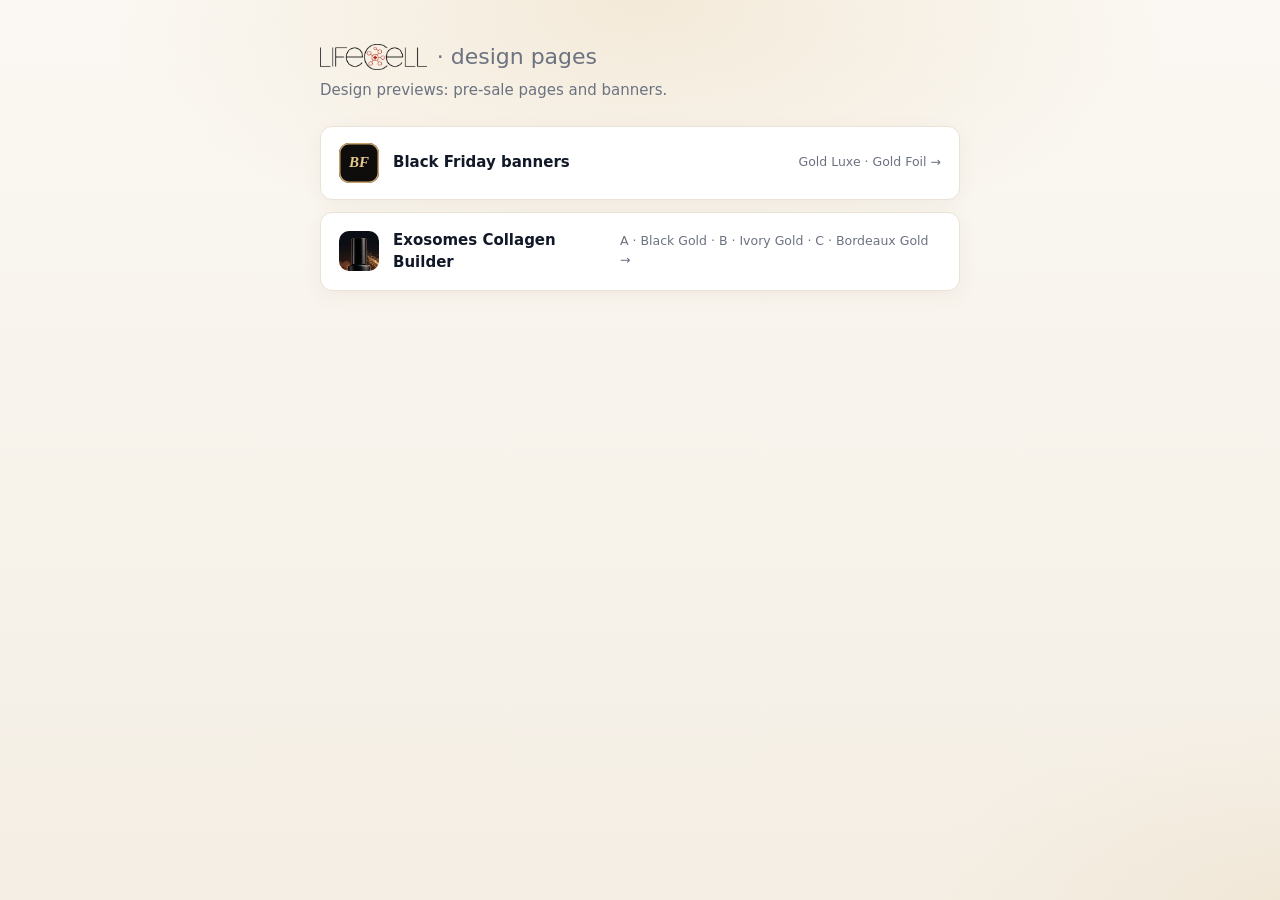
==== index.html @ ed935644 "Start page: soft warm cream background Co-Authored-By: Claude Opus 5.5 <noreply@anthropic.com>" ====
<!DOCTYPE html>
<html lang="en">
<head>
<meta charset="utf-8">
<meta name="viewport" content="width=device-width, initial-scale=1">
<meta name="robots" content="noindex, nofollow">
<title>LifeCell · Design pages</title>
<style>
  :root { --bg:#F7F3EC; --card:#fff; --ink:#111827; --muted:#6B7280; --line:#EAE2D4; --acc:#C99F60; }
  * { box-sizing:border-box; margin:0; padding:0; }
  html { background:var(--bg); }
  body { min-height:100vh; color:var(--ink); font:15px/1.5 system-ui, -apple-system, 'Segoe UI', sans-serif; padding:40px 16px;
    background:
      radial-gradient(60% 40% at 50% 0, rgba(217,183,124,.22) 0, rgba(217,183,124,0) 70%),
      radial-gradient(40% 30% at 100% 100%, rgba(217,183,124,.12) 0, rgba(217,183,124,0) 70%),
      linear-gradient(180deg, #FBF8F3 0%, #F4EEE4 100%); }
  a { box-shadow: 0 6px 20px rgba(120,90,40,.06); }
  main { max-width:640px; margin:0 auto; }
  h1 { font-size:22px; display:flex; align-items:center; gap:10px; }
  h1 img { height:26px; width:auto; display:block; }
  h1 span { color:var(--muted); font-weight:500; }
  p { color:var(--muted); margin-top:6px; }
  ul { list-style:none; margin-top:24px; display:grid; gap:12px; }
  a { display:flex; justify-content:space-between; align-items:center; background:var(--card); border:1px solid var(--line); border-radius:12px; padding:16px 18px; color:inherit; text-decoration:none; font-weight:600; }
  a:hover { border-color:var(--acc); }
  a small { color:var(--muted); font-weight:500; }
  a .name { display:flex; align-items:center; gap:14px; }
  .ico { width:40px; height:40px; border-radius:10px; flex:none; display:grid; place-items:center; overflow:hidden; }
  .ico img { width:100%; height:100%; object-fit:cover; }
  .ico.bf { background:#0E0D0C; box-shadow: inset 0 0 0 1.5px #C9A46A; color:#E6C88F; font:italic 700 15px/1 Georgia, serif; }
</style>
</head>
<body>
<main>
  <h1><img src="exosome/assets/logo-dark.png" alt="LifeCell" width="1227" height="299"><span>· design pages</span></h1>
  <p>Design previews: pre-sale pages and banners.</p>
  <ul>
    <li><a href="bf-banner/"><span class="name"><span class="ico bf">BF</span>Black Friday banners</span> <small>Gold Luxe · Gold Foil →</small></a></li>
    <li><a href="exosome/"><span class="name"><span class="ico"><img src="exosome/assets/bottle-thumb.jpg" alt=""></span>Exosomes Collagen Builder</span> <small>A · Black Gold · B · Ivory Gold · C · Bordeaux Gold →</small></a></li>
  </ul>
</main>
</body>
</html>
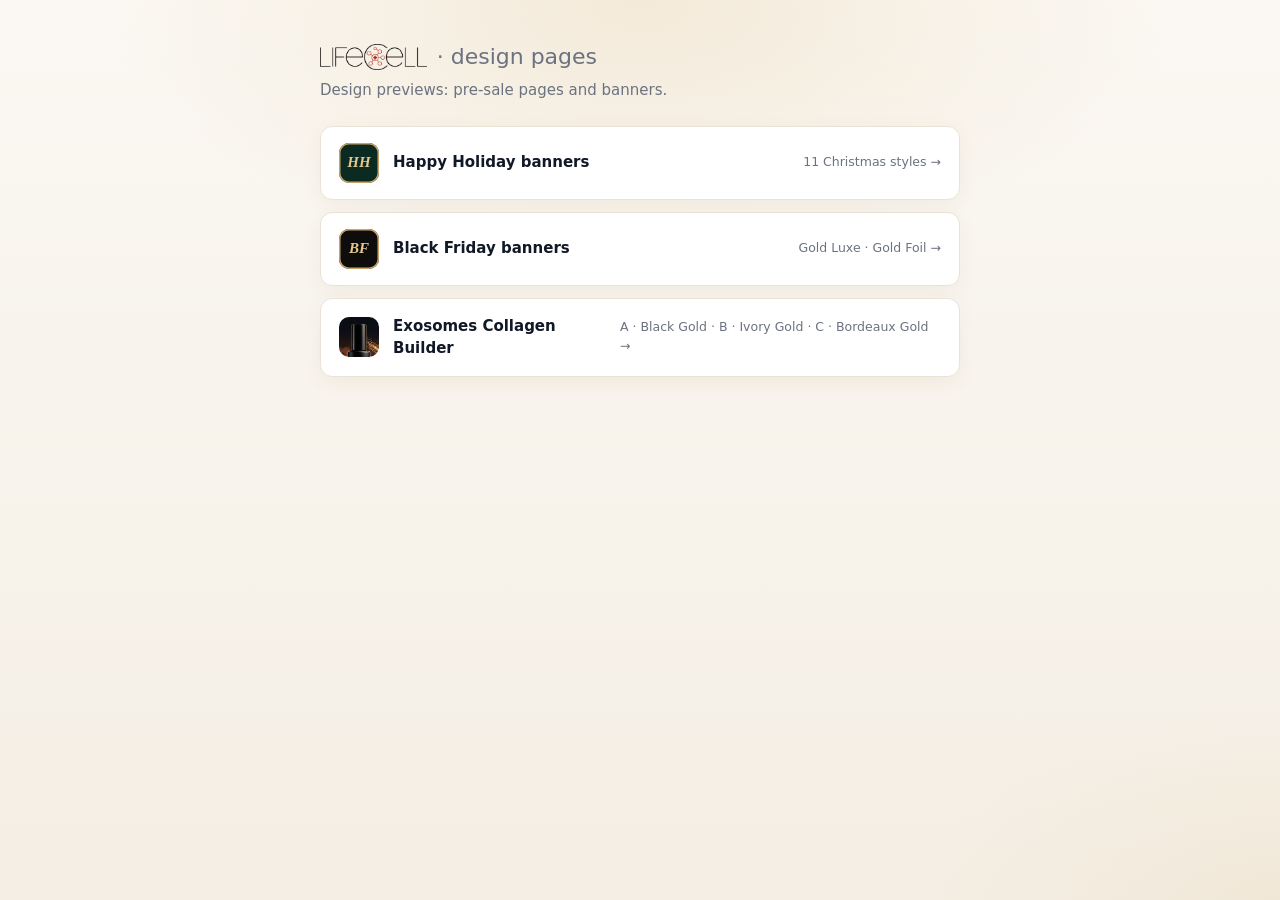
==== commit 0bc3c236: "Add Happy Holiday Christmas banners page Co-Authored-By: Claude Opus 5.5 <noreply@anthropic.com>" ====
--- a/index.html
+++ b/index.html
@@ -27,6 +27,7 @@
   a .name { display:flex; align-items:center; gap:14px; }
   .ico { width:40px; height:40px; border-radius:10px; flex:none; display:grid; place-items:center; overflow:hidden; }
   .ico img { width:100%; height:100%; object-fit:cover; }
+  .ico.hh { background:#0B2A21; box-shadow: inset 0 0 0 1.5px #C9A46A; color:#E6C88F; font:italic 700 15px/1 Georgia, serif; }
   .ico.bf { background:#0E0D0C; box-shadow: inset 0 0 0 1.5px #C9A46A; color:#E6C88F; font:italic 700 15px/1 Georgia, serif; }
 </style>
 </head>
@@ -35,6 +36,7 @@
   <h1><img src="exosome/assets/logo-dark.png" alt="LifeCell" width="1227" height="299"><span>· design pages</span></h1>
   <p>Design previews: pre-sale pages and banners.</p>
   <ul>
+    <li><a href="happy-holiday-banner/"><span class="name"><span class="ico hh">HH</span>Happy Holiday banners</span> <small>11 Christmas styles →</small></a></li>
     <li><a href="bf-banner/"><span class="name"><span class="ico bf">BF</span>Black Friday banners</span> <small>Gold Luxe · Gold Foil →</small></a></li>
     <li><a href="exosome/"><span class="name"><span class="ico"><img src="exosome/assets/bottle-thumb.jpg" alt=""></span>Exosomes Collagen Builder</span> <small>A · Black Gold · B · Ivory Gold · C · Bordeaux Gold →</small></a></li>
   </ul>
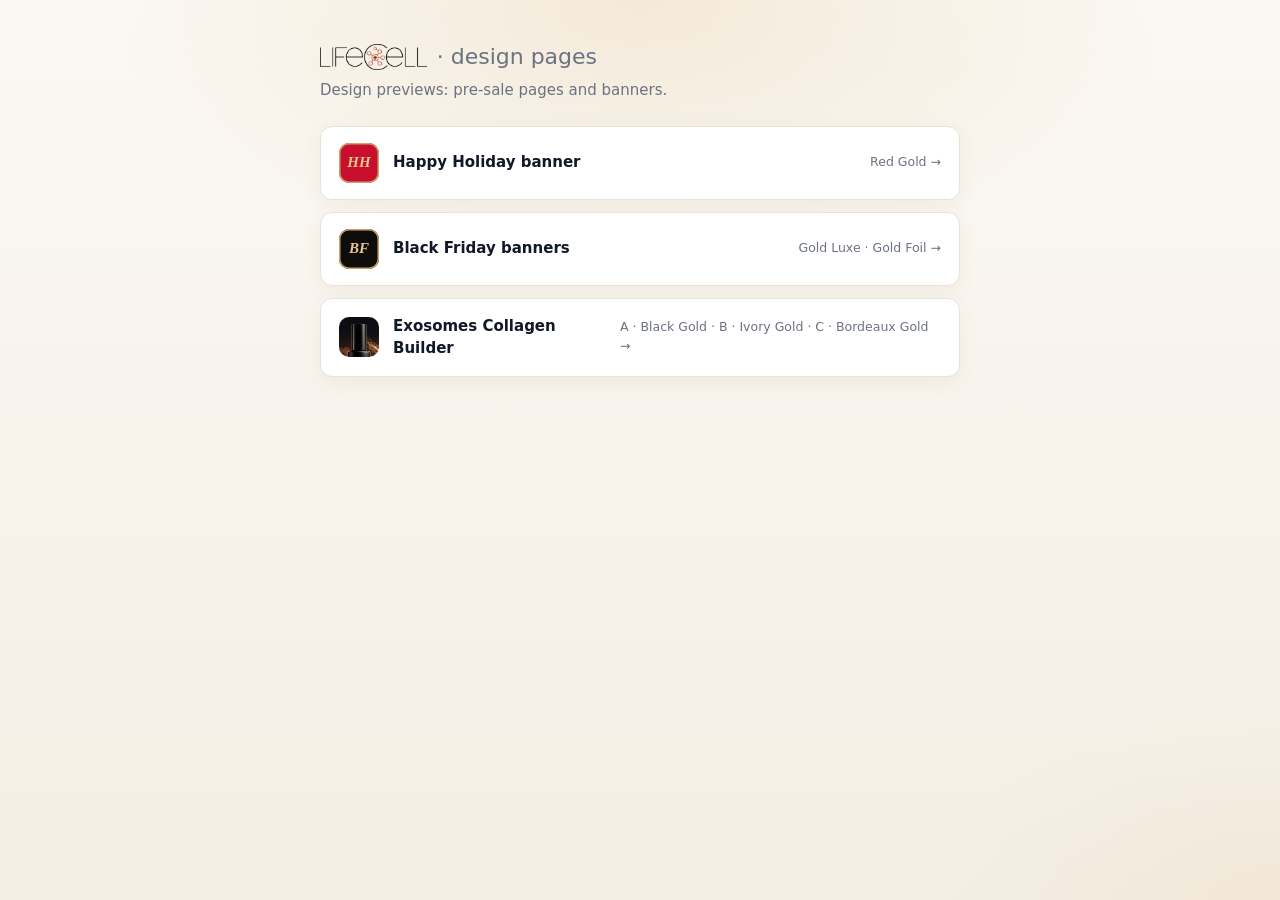
==== commit 6103559e: "Happy Holiday page: only the Red Gold banner Co-Authored-By: Claude Opus 5.5 <noreply@anthropic.com>" ====
--- a/index.html
+++ b/index.html
@@ -27,7 +27,7 @@
   a .name { display:flex; align-items:center; gap:14px; }
   .ico { width:40px; height:40px; border-radius:10px; flex:none; display:grid; place-items:center; overflow:hidden; }
   .ico img { width:100%; height:100%; object-fit:cover; }
-  .ico.hh { background:#0B2A21; box-shadow: inset 0 0 0 1.5px #C9A46A; color:#E6C88F; font:italic 700 15px/1 Georgia, serif; }
+  .ico.hh { background:#C8102E; box-shadow: inset 0 0 0 1.5px #C9A46A; color:#E6C88F; font:italic 700 15px/1 Georgia, serif; }
   .ico.bf { background:#0E0D0C; box-shadow: inset 0 0 0 1.5px #C9A46A; color:#E6C88F; font:italic 700 15px/1 Georgia, serif; }
 </style>
 </head>
@@ -36,7 +36,7 @@
   <h1><img src="exosome/assets/logo-dark.png" alt="LifeCell" width="1227" height="299"><span>· design pages</span></h1>
   <p>Design previews: pre-sale pages and banners.</p>
   <ul>
-    <li><a href="happy-holiday-banner/"><span class="name"><span class="ico hh">HH</span>Happy Holiday banners</span> <small>11 Christmas styles →</small></a></li>
+    <li><a href="happy-holiday-banner/"><span class="name"><span class="ico hh">HH</span>Happy Holiday banner</span> <small>Red Gold →</small></a></li>
     <li><a href="bf-banner/"><span class="name"><span class="ico bf">BF</span>Black Friday banners</span> <small>Gold Luxe · Gold Foil →</small></a></li>
     <li><a href="exosome/"><span class="name"><span class="ico"><img src="exosome/assets/bottle-thumb.jpg" alt=""></span>Exosomes Collagen Builder</span> <small>A · Black Gold · B · Ivory Gold · C · Bordeaux Gold →</small></a></li>
   </ul>
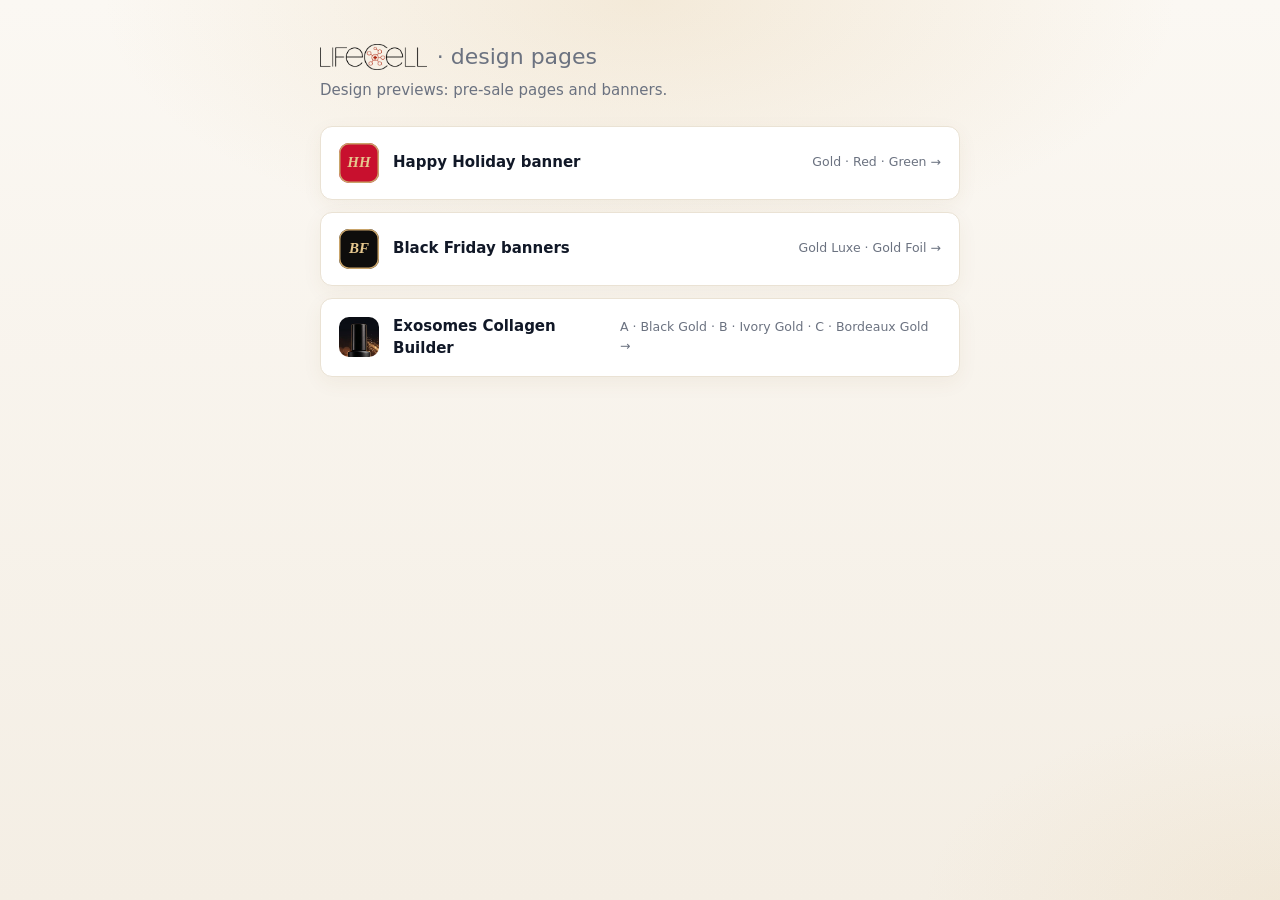
==== commit f8210f19: "Happy Holiday banner: gold, red and green Co-Authored-By: Claude Opus 5.5 <noreply@anthropic.com>" ====
--- a/index.html
+++ b/index.html
@@ -36,7 +36,7 @@
   <h1><img src="exosome/assets/logo-dark.png" alt="LifeCell" width="1227" height="299"><span>· design pages</span></h1>
   <p>Design previews: pre-sale pages and banners.</p>
   <ul>
-    <li><a href="happy-holiday-banner/"><span class="name"><span class="ico hh">HH</span>Happy Holiday banner</span> <small>Red Gold →</small></a></li>
+    <li><a href="happy-holiday-banner/"><span class="name"><span class="ico hh">HH</span>Happy Holiday banner</span> <small>Gold · Red · Green →</small></a></li>
     <li><a href="bf-banner/"><span class="name"><span class="ico bf">BF</span>Black Friday banners</span> <small>Gold Luxe · Gold Foil →</small></a></li>
     <li><a href="exosome/"><span class="name"><span class="ico"><img src="exosome/assets/bottle-thumb.jpg" alt=""></span>Exosomes Collagen Builder</span> <small>A · Black Gold · B · Ivory Gold · C · Bordeaux Gold →</small></a></li>
   </ul>
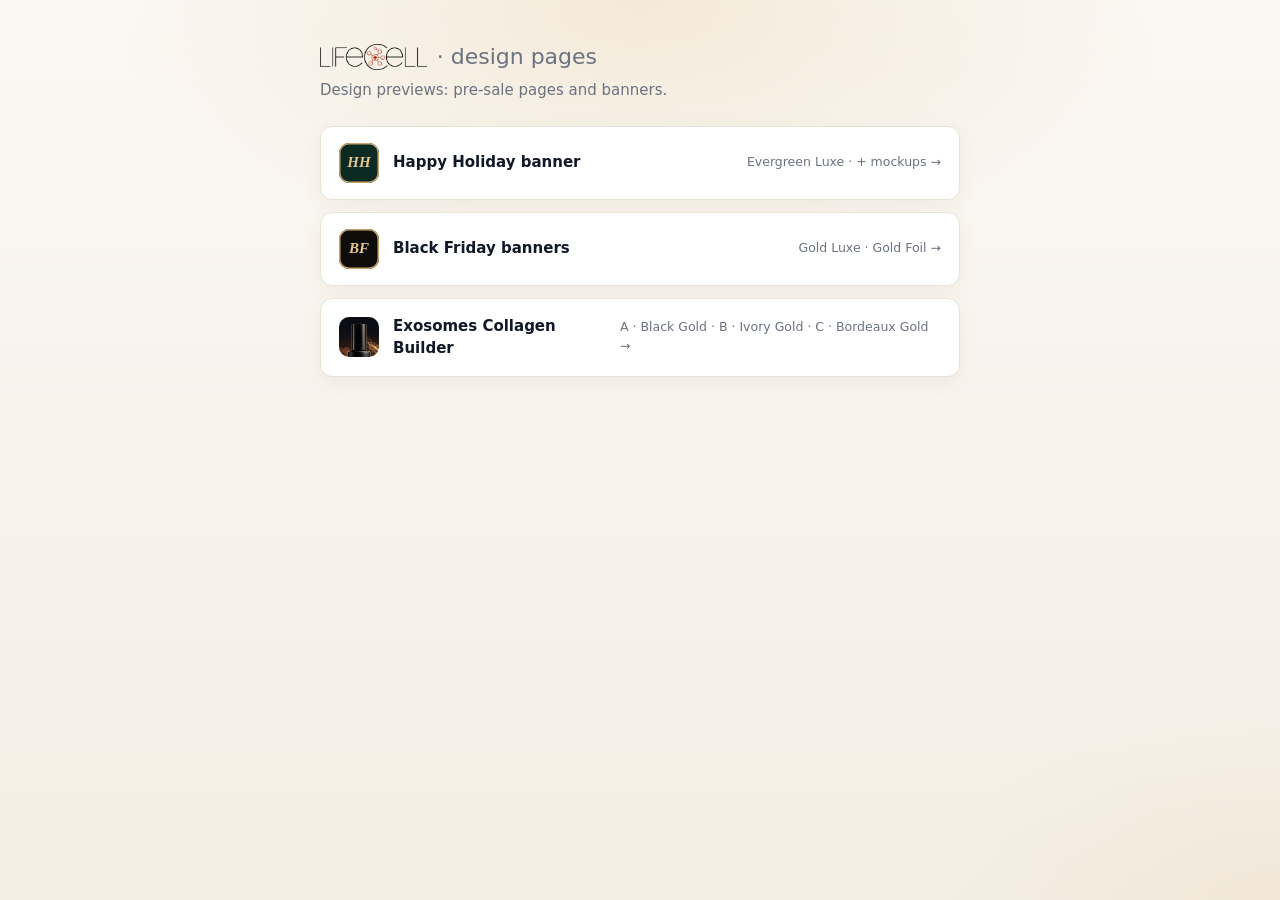
==== commit e35662ea: "Happy Holiday banner: Evergreen Luxe as main, other styles as mockups Co-Authored-By: Claude Opus 5." ====
--- a/index.html
+++ b/index.html
@@ -27,7 +27,7 @@
   a .name { display:flex; align-items:center; gap:14px; }
   .ico { width:40px; height:40px; border-radius:10px; flex:none; display:grid; place-items:center; overflow:hidden; }
   .ico img { width:100%; height:100%; object-fit:cover; }
-  .ico.hh { background:#C8102E; box-shadow: inset 0 0 0 1.5px #C9A46A; color:#E6C88F; font:italic 700 15px/1 Georgia, serif; }
+  .ico.hh { background:#0B2A21; box-shadow: inset 0 0 0 1.5px #C9A46A; color:#E6C88F; font:italic 700 15px/1 Georgia, serif; }
   .ico.bf { background:#0E0D0C; box-shadow: inset 0 0 0 1.5px #C9A46A; color:#E6C88F; font:italic 700 15px/1 Georgia, serif; }
 </style>
 </head>
@@ -36,7 +36,7 @@
   <h1><img src="exosome/assets/logo-dark.png" alt="LifeCell" width="1227" height="299"><span>· design pages</span></h1>
   <p>Design previews: pre-sale pages and banners.</p>
   <ul>
-    <li><a href="happy-holiday-banner/"><span class="name"><span class="ico hh">HH</span>Happy Holiday banner</span> <small>Gold · Red · Green →</small></a></li>
+    <li><a href="happy-holiday-banner/"><span class="name"><span class="ico hh">HH</span>Happy Holiday banner</span> <small>Evergreen Luxe · + mockups →</small></a></li>
     <li><a href="bf-banner/"><span class="name"><span class="ico bf">BF</span>Black Friday banners</span> <small>Gold Luxe · Gold Foil →</small></a></li>
     <li><a href="exosome/"><span class="name"><span class="ico"><img src="exosome/assets/bottle-thumb.jpg" alt=""></span>Exosomes Collagen Builder</span> <small>A · Black Gold · B · Ivory Gold · C · Bordeaux Gold →</small></a></li>
   </ul>
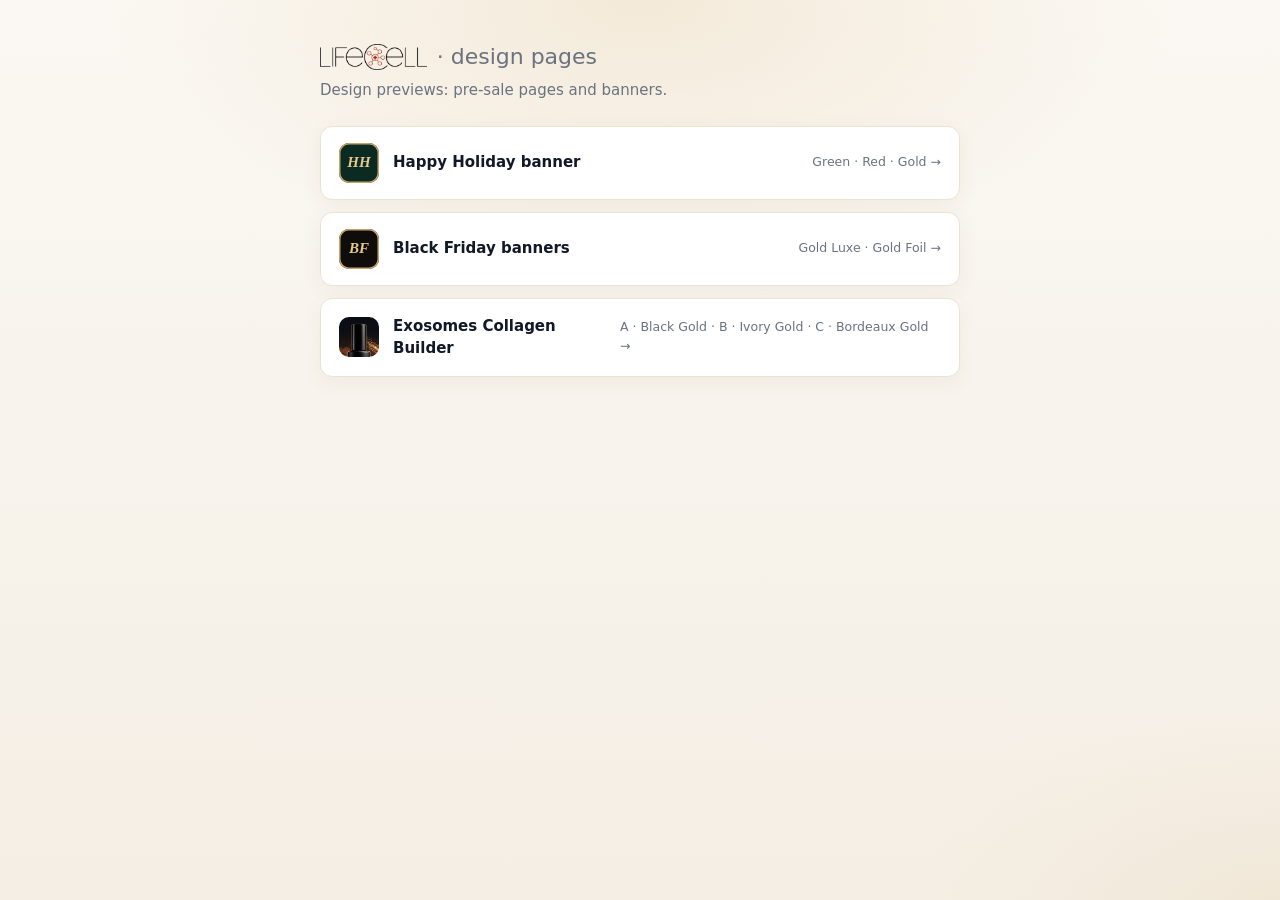
==== commit 833aa9ad: "Happy Holiday banner: green, red and gold versions Co-Authored-By: Claude Opus 5.5 <noreply@anthropi" ====
--- a/index.html
+++ b/index.html
@@ -36,7 +36,7 @@
   <h1><img src="exosome/assets/logo-dark.png" alt="LifeCell" width="1227" height="299"><span>· design pages</span></h1>
   <p>Design previews: pre-sale pages and banners.</p>
   <ul>
-    <li><a href="happy-holiday-banner/"><span class="name"><span class="ico hh">HH</span>Happy Holiday banner</span> <small>Evergreen Luxe · + mockups →</small></a></li>
+    <li><a href="happy-holiday-banner/"><span class="name"><span class="ico hh">HH</span>Happy Holiday banner</span> <small>Green · Red · Gold →</small></a></li>
     <li><a href="bf-banner/"><span class="name"><span class="ico bf">BF</span>Black Friday banners</span> <small>Gold Luxe · Gold Foil →</small></a></li>
     <li><a href="exosome/"><span class="name"><span class="ico"><img src="exosome/assets/bottle-thumb.jpg" alt=""></span>Exosomes Collagen Builder</span> <small>A · Black Gold · B · Ivory Gold · C · Bordeaux Gold →</small></a></li>
   </ul>
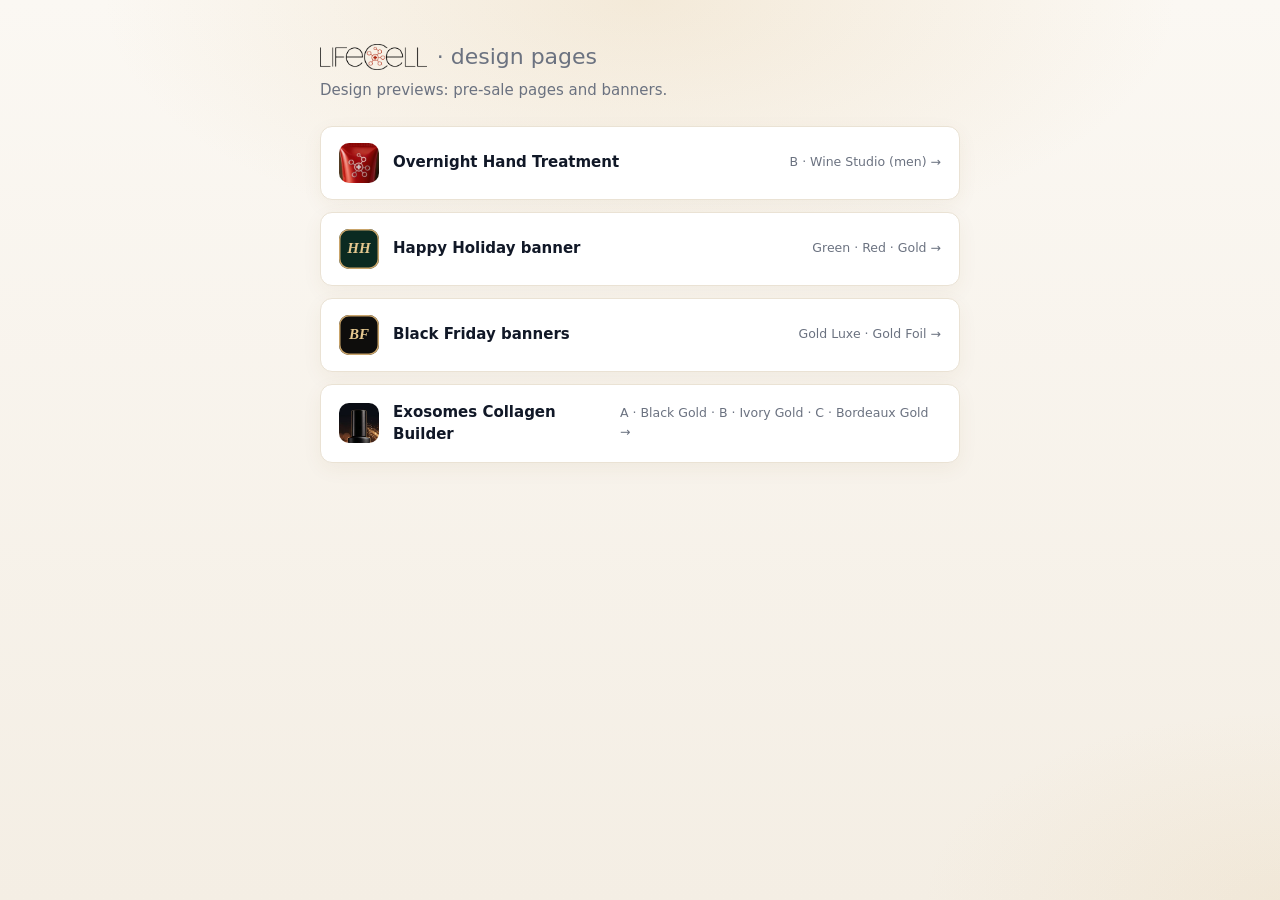
==== commit 46b94c83: "Overnight Hand Treatment: B (Wine Studio, men) pre-sale page New hands/ project: viewer + variant B " ====
--- a/index.html
+++ b/index.html
@@ -36,6 +36,7 @@
   <h1><img src="exosome/assets/logo-dark.png" alt="LifeCell" width="1227" height="299"><span>· design pages</span></h1>
   <p>Design previews: pre-sale pages and banners.</p>
   <ul>
+    <li><a href="hands/"><span class="name"><span class="ico"><img src="hands/assets/tube-icon.jpg" alt=""></span>Overnight Hand Treatment</span> <small>B · Wine Studio (men) →</small></a></li>
     <li><a href="happy-holiday-banner/"><span class="name"><span class="ico hh">HH</span>Happy Holiday banner</span> <small>Green · Red · Gold →</small></a></li>
     <li><a href="bf-banner/"><span class="name"><span class="ico bf">BF</span>Black Friday banners</span> <small>Gold Luxe · Gold Foil →</small></a></li>
     <li><a href="exosome/"><span class="name"><span class="ico"><img src="exosome/assets/bottle-thumb.jpg" alt=""></span>Exosomes Collagen Builder</span> <small>A · Black Gold · B · Ivory Gold · C · Bordeaux Gold →</small></a></li>
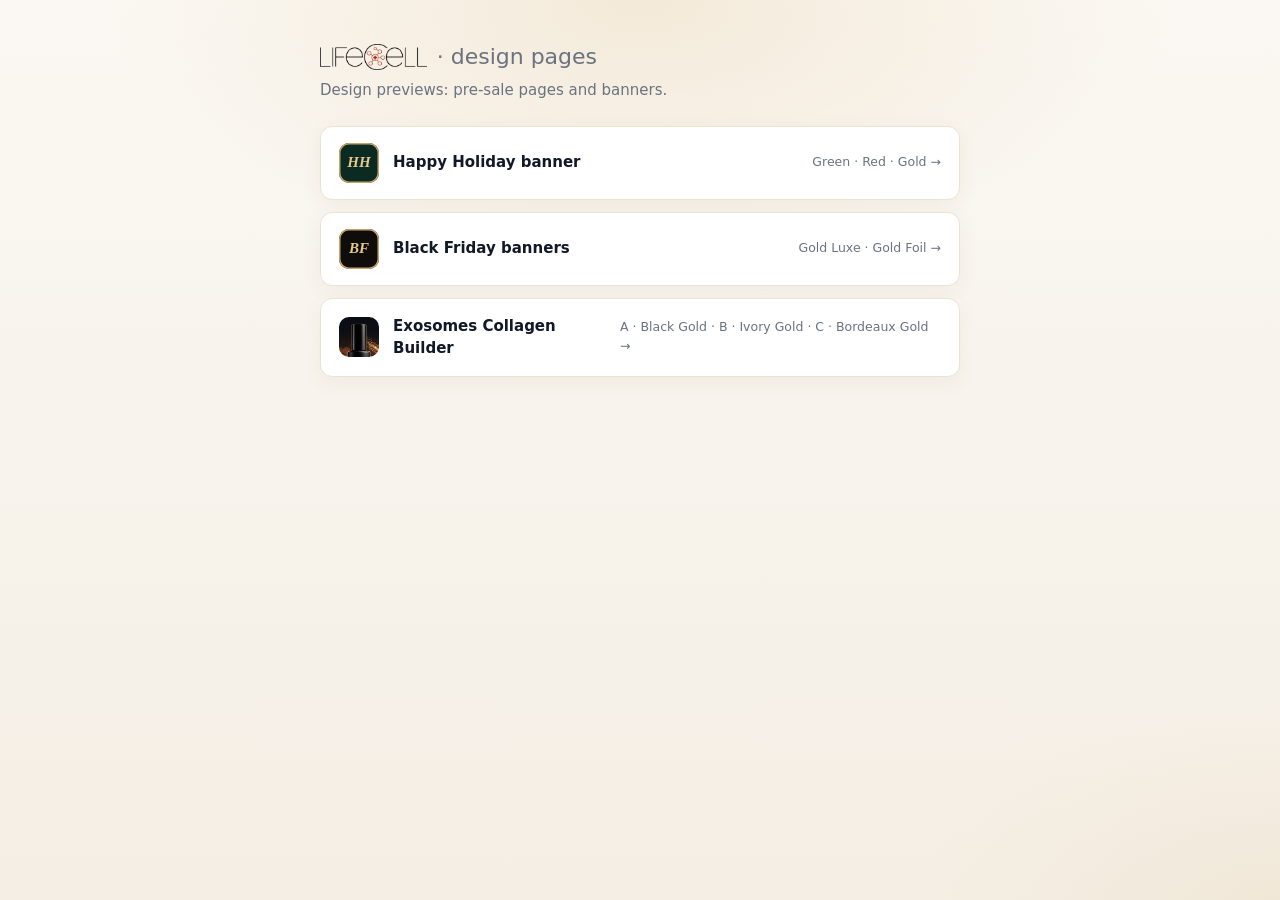
==== commit 5fe00f78: "Remove Overnight Hand Treatment page (it lives on the LifeCell site) Zsu: the Hands page belongs onl" ====
--- a/index.html
+++ b/index.html
@@ -36,7 +36,6 @@
   <h1><img src="exosome/assets/logo-dark.png" alt="LifeCell" width="1227" height="299"><span>· design pages</span></h1>
   <p>Design previews: pre-sale pages and banners.</p>
   <ul>
-    <li><a href="hands/"><span class="name"><span class="ico"><img src="hands/assets/tube-icon.jpg" alt=""></span>Overnight Hand Treatment</span> <small>B · Wine Studio (men) →</small></a></li>
     <li><a href="happy-holiday-banner/"><span class="name"><span class="ico hh">HH</span>Happy Holiday banner</span> <small>Green · Red · Gold →</small></a></li>
     <li><a href="bf-banner/"><span class="name"><span class="ico bf">BF</span>Black Friday banners</span> <small>Gold Luxe · Gold Foil →</small></a></li>
     <li><a href="exosome/"><span class="name"><span class="ico"><img src="exosome/assets/bottle-thumb.jpg" alt=""></span>Exosomes Collagen Builder</span> <small>A · Black Gold · B · Ivory Gold · C · Bordeaux Gold →</small></a></li>
